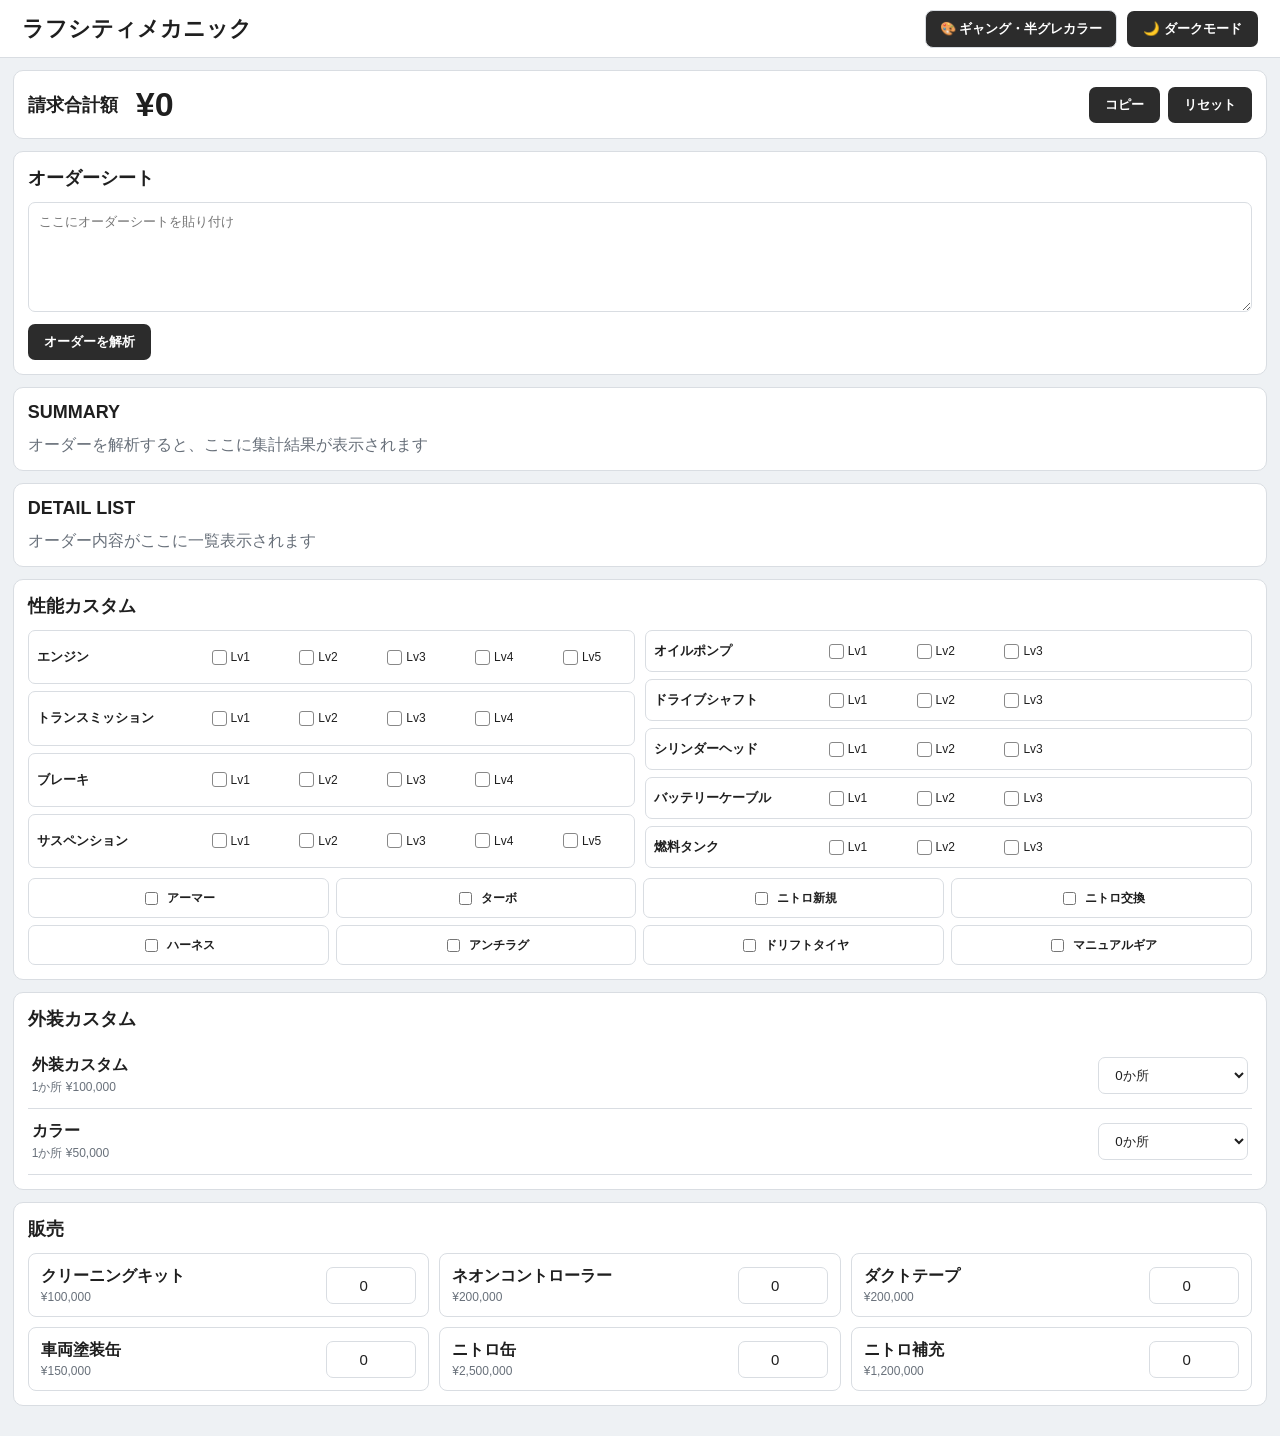
==== index.html @ 6642e050 "Add files via upload" ====
<!DOCTYPE html>
<html lang="ja">

<head>
    <meta charset="UTF-8">
    <meta name="viewport" content="width=device-width, initial-scale=1.0">

    <title>ラフシティメカニック</title>

    <link rel="stylesheet" href="style.css">
</head>

<body>

<header>

    <h1>ラフシティメカニック</h1>

    <div class="header-buttons">

        <a href="colors.html" class="nav-button">
            🎨 ギャング・半グレカラー
        </a>

        <button id="themeButton">
            🌙 ダークモード
        </button>

    </div>

</header>


<main>

    <!-- 請求合計 -->

    <section class="top-bar">

        <div class="total-area">

            <span class="total-title">
                請求合計額
            </span>

            <strong id="totalPrice">
                ¥0
            </strong>

        </div>


        <div class="top-buttons">

            <button id="copyButton">
                コピー
            </button>

            <button id="resetButton">
                リセット
            </button>

        </div>

    </section>


    <!-- オーダーシート -->

    <section class="order-input-section">

        <h2>オーダーシート</h2>

        <textarea
            id="orderInput"
            placeholder="ここにオーダーシートを貼り付け"
        ></textarea>

        <button id="analyzeButton">
            オーダーを解析
        </button>

    </section>


    <!-- メイン -->

    <div class="dashboard-layout">


        <!-- SUMMARY -->

        <section class="summary-section">

            <h2>SUMMARY</h2>

            <div id="orderSummary">

                <p class="empty-message">
                    オーダーを解析すると、ここに集計結果が表示されます
                </p>

            </div>

        </section>


        <!-- DETAIL LIST -->

        <section class="detail-section">

            <h2>DETAIL LIST</h2>

            <div id="orderResult">

                <p class="empty-message">
                    オーダー内容がここに一覧表示されます
                </p>

            </div>

        </section>


        <!-- 性能カスタム -->

        <section class="performance-section">

            <h2>性能カスタム</h2>

            <div class="performance-grid">

                <!-- 左側 -->

                <div class="performance-column">

                    <div class="performance-row">

                        <span class="part-name">
                            エンジン
                        </span>

                        <label>
                            <input type="radio" name="engine" class="price-item" data-price="500000">
                            Lv1
                        </label>

                        <label>
                            <input type="radio" name="engine" class="price-item" data-price="600000">
                            Lv2
                        </label>

                        <label>
                            <input type="radio" name="engine" class="price-item" data-price="750000">
                            Lv3
                        </label>

                        <label>
                            <input type="radio" name="engine" class="price-item" data-price="900000">
                            Lv4
                        </label>

                        <label>
                            <input type="radio" name="engine" class="price-item" data-price="1000000">
                            Lv5
                        </label>

                    </div>


                    <div class="performance-row">

                        <span class="part-name">
                            トランスミッション
                        </span>

                        <label>
                            <input type="radio" name="transmission" class="price-item" data-price="500000">
                            Lv1
                        </label>

                        <label>
                            <input type="radio" name="transmission" class="price-item" data-price="600000">
                            Lv2
                        </label>

                        <label>
                            <input type="radio" name="transmission" class="price-item" data-price="750000">
                            Lv3
                        </label>

                        <label>
                            <input type="radio" name="transmission" class="price-item" data-price="900000">
                            Lv4
                        </label>

                    </div>


                    <div class="performance-row">

                        <span class="part-name">
                            ブレーキ
                        </span>

                        <label>
                            <input type="radio" name="brake" class="price-item" data-price="500000">
                            Lv1
                        </label>

                        <label>
                            <input type="radio" name="brake" class="price-item" data-price="600000">
                            Lv2
                        </label>

                        <label>
                            <input type="radio" name="brake" class="price-item" data-price="750000">
                            Lv3
                        </label>

                        <label>
                            <input type="radio" name="brake" class="price-item" data-price="900000">
                            Lv4
                        </label>

                    </div>


                    <div class="performance-row">

                        <span class="part-name">
                            サスペンション
                        </span>

                        <label>
                            <input type="radio" name="suspension" class="price-item" data-price="500000">
                            Lv1
                        </label>

                        <label>
                            <input type="radio" name="suspension" class="price-item" data-price="600000">
                            Lv2
                        </label>

                        <label>
                            <input type="radio" name="suspension" class="price-item" data-price="750000">
                            Lv3
                        </label>

                        <label>
                            <input type="radio" name="suspension" class="price-item" data-price="900000">
                            Lv4
                        </label>

                        <label>
                            <input type="radio" name="suspension" class="price-item" data-price="1000000">
                            Lv5
                        </label>

                    </div>

                </div>


                <!-- 右側 -->

                <div class="performance-column">

                    <div class="performance-row">

                        <span class="part-name">
                            オイルポンプ
                        </span>

                        <label>
                            <input type="radio" name="oilpump" class="price-item" data-price="500000">
                            Lv1
                        </label>

                        <label>
                            <input type="radio" name="oilpump" class="price-item" data-price="600000">
                            Lv2
                        </label>

                        <label>
                            <input type="radio" name="oilpump" class="price-item" data-price="750000">
                            Lv3
                        </label>

                    </div>


                    <div class="performance-row">

                        <span class="part-name">
                            ドライブシャフト
                        </span>

                        <label>
                            <input type="radio" name="driveshaft" class="price-item" data-price="500000">
                            Lv1
                        </label>

                        <label>
                            <input type="radio" name="driveshaft" class="price-item" data-price="600000">
                            Lv2
                        </label>

                        <label>
                            <input type="radio" name="driveshaft" class="price-item" data-price="750000">
                            Lv3
                        </label>

                    </div>


                    <div class="performance-row">

                        <span class="part-name">
                            シリンダーヘッド
                        </span>

                        <label>
                            <input type="radio" name="cylinder" class="price-item" data-price="500000">
                            Lv1
                        </label>

                        <label>
                            <input type="radio" name="cylinder" class="price-item" data-price="600000">
                            Lv2
                        </label>

                        <label>
                            <input type="radio" name="cylinder" class="price-item" data-price="750000">
                            Lv3
                        </label>

                    </div>


                    <div class="performance-row">

                        <span class="part-name">
                            バッテリーケーブル
                        </span>

                        <label>
                            <input type="radio" name="battery" class="price-item" data-price="500000">
                            Lv1
                        </label>

                        <label>
                            <input type="radio" name="battery" class="price-item" data-price="600000">
                            Lv2
                        </label>

                        <label>
                            <input type="radio" name="battery" class="price-item" data-price="750000">
                            Lv3
                        </label>

                    </div>


                    <div class="performance-row">

                        <span class="part-name">
                            燃料タンク
                        </span>

                        <label>
                            <input type="radio" name="fuel" class="price-item" data-price="500000">
                            Lv1
                        </label>

                        <label>
                            <input type="radio" name="fuel" class="price-item" data-price="600000">
                            Lv2
                        </label>

                        <label>
                            <input type="radio" name="fuel" class="price-item" data-price="750000">
                            Lv3
                        </label>

                    </div>

                </div>

            </div>


            <!-- その他性能 -->

            <div class="extra-parts">

                <label>
                    <input type="checkbox" class="price-item" data-price="18000000">
                    アーマー
                </label>

                <label>
                    <input type="checkbox" class="price-item" data-price="3000000">
                    ターボ
                </label>

                <label>
                    <input type="checkbox" class="price-item" data-price="2500000">
                    ニトロ新規
                </label>

                <label>
                    <input type="checkbox" class="price-item" data-price="1200000">
                    ニトロ交換
                </label>

                <label>
                    <input type="checkbox" class="price-item" data-price="3000000">
                    ハーネス
                </label>

                <label>
                    <input type="checkbox" class="price-item" data-price="3000000">
                    アンチラグ
                </label>

                <label>
                    <input type="checkbox" class="price-item" data-price="1000000">
                    ドリフトタイヤ
                </label>

                <label>
                    <input type="checkbox" class="price-item" data-price="1000000">
                    マニュアルギア
                </label>

            </div>

        </section>


        <!-- 外装・カラー -->

        <section class="custom-section">

            <h2>外装カスタム</h2>


            <div class="custom-count-row">

                <div>

                    <strong>
                        外装カスタム
                    </strong>

                    <p>
                        1か所 ¥100,000
                    </p>

                </div>


                <select id="exteriorCount"></select>

            </div>


            <div class="custom-count-row">

                <div>

                    <strong>
                        カラー
                    </strong>

                    <p>
                        1か所 ¥50,000
                    </p>

                </div>


                <select id="colorCount"></select>

            </div>

        </section>

    </div>


    <!-- =====================================
         販売
    ====================================== -->

    <section class="sales-section">

        <h2>販売</h2>


        <div class="sales-grid">


            <div class="sales-item">

                <div class="sales-info">

                    <strong>
                        クリーニングキット
                    </strong>

                    <span>
                        ¥100,000
                    </span>

                </div>

                <input
                    type="number"
                    class="sale-quantity"
                    data-price="100000"
                    min="0"
                    step="1"
                    value="0"
                >

            </div>


            <div class="sales-item">

                <div class="sales-info">

                    <strong>
                        ネオンコントローラー
                    </strong>

                    <span>
                        ¥200,000
                    </span>

                </div>

                <input
                    type="number"
                    class="sale-quantity"
                    data-price="200000"
                    min="0"
                    step="1"
                    value="0"
                >

            </div>


            <div class="sales-item">

                <div class="sales-info">

                    <strong>
                        ダクトテープ
                    </strong>

                    <span>
                        ¥200,000
                    </span>

                </div>

                <input
                    type="number"
                    class="sale-quantity"
                    data-price="200000"
                    min="0"
                    step="1"
                    value="0"
                >

            </div>


            <div class="sales-item">

                <div class="sales-info">

                    <strong>
                        車両塗装缶
                    </strong>

                    <span>
                        ¥150,000
                    </span>

                </div>

                <input
                    type="number"
                    class="sale-quantity"
                    data-price="150000"
                    min="0"
                    step="1"
                    value="0"
                >

            </div>


            <div class="sales-item">

                <div class="sales-info">

                    <strong>
                        ニトロ缶
                    </strong>

                    <span>
                        ¥2,500,000
                    </span>

                </div>

                <input
                    type="number"
                    class="sale-quantity"
                    data-price="2500000"
                    min="0"
                    step="1"
                    value="0"
                >

            </div>


            <div class="sales-item">

                <div class="sales-info">

                    <strong>
                        ニトロ補充
                    </strong>

                    <span>
                        ¥1,200,000
                    </span>

                </div>

                <input
                    type="number"
                    class="sale-quantity"
                    data-price="1200000"
                    min="0"
                    step="1"
                    value="0"
                >

            </div>

        </div>

    </section>

</main>


<script src="script.js"></script>

</body>

</html>
---- style.css ----
* {
    box-sizing: border-box;
}


:root {
    --bg: #eef1f4;
    --card: #ffffff;
    --text: #1f1f1f;
    --subtext: #68707a;
    --border: #d9dde2;
    --button: #2c2c2c;
    --button-text: #ffffff;
    --input-bg: #ffffff;
}


body.dark {
    --bg: #111315;
    --card: #1b1e21;
    --text: #f3f3f3;
    --subtext: #aab0b8;
    --border: #34383d;
    --button: #f2f2f2;
    --button-text: #111111;
    --input-bg: #151719;
}


body {
    margin: 0;

    font-family:
        "Segoe UI",
        "Yu Gothic",
        "Meiryo",
        sans-serif;

    background: var(--bg);
    color: var(--text);
}


header {
    height: 58px;

    display: flex;
    align-items: center;
    justify-content: space-between;

    padding: 0 22px;

    background: var(--card);

    border-bottom:
        1px solid var(--border);
}


header h1 {
    margin: 0;
    font-size: 22px;
}


main {
    width: 98%;

    margin:
        12px auto
        30px;

    display: grid;
    gap: 12px;
}


section {
    background: var(--card);

    border:
        1px solid var(--border);

    border-radius: 10px;

    padding: 14px;
}


h2 {
    margin: 0 0 12px;
    font-size: 18px;
}


/* =========================
   合計
========================= */

.top-bar {
    display: flex;
    align-items: center;
    justify-content: space-between;
}


.total-area {
    display: flex;
    align-items: center;
    gap: 18px;
}


.total-title {
    font-size: 18px;
    font-weight: 700;
}


#totalPrice {
    font-size: 34px;
    font-weight: 800;
}


.top-buttons {
    display: flex;
    gap: 8px;
}


/* =========================
   ボタン
========================= */

button {
    border: none;
    border-radius: 7px;

    padding: 9px 16px;

    background: var(--button);
    color: var(--button-text);

    font-weight: 700;

    cursor: pointer;
}


button:hover {
    opacity: 0.85;
}


/* =========================
   オーダー
========================= */

textarea {
    width: 100%;
    min-height: 110px;

    padding: 10px;

    resize: vertical;

    border:
        1px solid var(--border);

    border-radius: 7px;

    background: var(--input-bg);
    color: var(--text);

    font-size: 13px;
}


#analyzeButton {
    margin-top: 8px;
}


.empty-message {
    margin: 0;
    color: var(--subtext);
}


/* =========================
   SUMMARY
========================= */

.summary-table {
    width: 100%;
    border-collapse: collapse;
}


.summary-table th,
.summary-table td {
    padding: 9px 8px;

    border-bottom:
        1px solid var(--border);

    text-align: left;
}


.summary-table th {
    font-size: 12px;
    color: var(--subtext);
}


.summary-table th:last-child,
.summary-table td:last-child {
    text-align: right;
}


.qty-badge {
    display: inline-block;

    min-width: 28px;

    padding: 2px 8px;

    border-radius: 999px;

    background: var(--text);
    color: var(--card);

    text-align: center;

    font-weight: 700;
}


/* =========================
   DETAIL LIST
========================= */

.detail-table {
    width: 100%;
    border-collapse: collapse;
}


.detail-table th,
.detail-table td {
    padding: 9px 8px;

    border-bottom:
        1px solid var(--border);

    text-align: left;
    vertical-align: top;
}


.detail-table th {
    font-size: 12px;
    color: var(--subtext);
}


.detail-table td:nth-child(1) {
    width: 22%;
    font-weight: 700;
}


.detail-table td:nth-child(2) {
    width: 26%;
    font-weight: 700;
}


.detail-table td:nth-child(3) {
    width: 52%;
    color: var(--subtext);
}


/* =========================
   性能
========================= */

.performance-grid {
    display: grid;

    grid-template-columns:
        1fr 1fr;

    gap: 10px;
}


.performance-column {
    display: grid;
    gap: 7px;
}


.performance-row {
    display: grid;

    grid-template-columns:
        150px
        repeat(
            5,
            minmax(48px, 1fr)
        );

    align-items: center;

    min-height: 42px;

    padding: 6px 8px;

    border:
        1px solid var(--border);

    border-radius: 7px;

    background: var(--input-bg);
}


.part-name {
    font-size: 13px;
    font-weight: 700;
}


.performance-row label {
    display: flex;

    align-items: center;
    justify-content: center;

    gap: 4px;

    padding: 5px;

    font-size: 12px;

    cursor: pointer;
}


.performance-row input[type="radio"] {
    appearance: none;

    width: 15px;
    height: 15px;

    margin: 0;

    border: 1px solid #888;

    border-radius: 3px;
}


.performance-row input[type="radio"]:checked {
    background: var(--text);

    box-shadow:
        inset 0 0 0 3px
        var(--input-bg);
}


.performance-row label:has(input:checked) {
    background: var(--text);
    color: var(--card);

    border-radius: 6px;

    font-weight: 700;
}


/* =========================
   その他性能
========================= */

.extra-parts {
    display: grid;

    grid-template-columns:
        repeat(4, 1fr);

    gap: 7px;

    margin-top: 10px;
}


.extra-parts label {
    display: flex;

    align-items: center;
    justify-content: center;

    gap: 6px;

    min-height: 40px;

    padding: 6px;

    border:
        1px solid var(--border);

    border-radius: 7px;

    background: var(--input-bg);

    font-size: 12px;
    font-weight: 600;

    cursor: pointer;
}


.extra-parts label:has(input:checked) {
    background: var(--text);
    color: var(--card);
}


/* =========================
   外装
========================= */

.custom-count-row {
    display: flex;

    align-items: center;
    justify-content: space-between;

    padding: 12px 4px;

    border-bottom:
        1px solid var(--border);
}


.custom-count-row p {
    margin: 3px 0 0;

    color: var(--subtext);

    font-size: 12px;
}


select {
    min-width: 150px;

    padding: 9px 12px;

    border:
        1px solid var(--border);

    border-radius: 7px;

    background: var(--input-bg);
    color: var(--text);
}


/* =========================
   販売
========================= */

.sales-section {
    width: 100%;
}


.sales-grid {
    display: grid;

    grid-template-columns:
        repeat(3, 1fr);

    gap: 10px;
}


.sales-item {
    display: flex;

    align-items: center;
    justify-content: space-between;

    gap: 12px;

    padding: 12px;

    border:
        1px solid var(--border);

    border-radius: 8px;

    background: var(--input-bg);
}


.sales-info {
    display: flex;
    flex-direction: column;

    gap: 3px;
}


.sales-info span {
    color: var(--subtext);

    font-size: 12px;
}


.sale-quantity {
    width: 90px;

    padding: 9px 8px;

    border:
        1px solid var(--border);

    border-radius: 7px;

    background: var(--input-bg);
    color: var(--text);

    text-align: center;

    font-size: 15px;
}


/* =========================
   半画面
========================= */

.dashboard-layout {
    display: flex;
    flex-direction: column;

    gap: 12px;
}


/* =========================
   全画面
========================= */

@media (min-width: 1400px) {

    .dashboard-layout {
        display: grid;

        grid-template-columns:
            minmax(0, 1fr)
            minmax(0, 1fr);

        gap: 12px;

        align-items: start;
    }


    /* 左列 */
    .summary-section {
        grid-column: 1;
        grid-row: 1;
    }


    .detail-section {
        grid-column: 1;
        grid-row: 2;

        align-self: start;
    }


    /* 右列 */
    .performance-section {
        grid-column: 2;
        grid-row: 1;
    }


    .custom-section {
        grid-column: 2;
        grid-row: 2;

        align-self: start;
    }


    /* SUMMARYを3列表示 */

    .summary-table thead {
        display: none;
    }


    .summary-table,
    .summary-table tbody {
        display: block;
        width: 100%;
    }


    .summary-table tbody {
        display: grid;

        grid-template-columns:
            repeat(3, minmax(0, 1fr));

        gap: 8px 10px;
    }


    .summary-table tr {
        display: flex;

        align-items: center;
        justify-content: space-between;

        gap: 10px;

        min-height: 42px;

        padding: 8px 10px;

        border:
            1px solid var(--border);

        border-radius: 7px;

        background: var(--input-bg);
    }


    .summary-table td {
        padding: 0;
        border: none;
    }


    .summary-table td:first-child {
        font-weight: 700;
    }


    .summary-table td:last-child {
        margin-left: auto;
    }

}


/* =========================
   半画面
========================= */

@media (max-width: 1100px) {

    .performance-grid {
        grid-template-columns: 1fr;
    }


    .extra-parts {
        grid-template-columns:
            repeat(2, 1fr);
    }


    .sales-grid {
        grid-template-columns:
            1fr 1fr;
    }

}


/* =========================
   狭い画面
========================= */

@media (max-width: 650px) {

    header {
        padding: 10px;
    }


    header h1 {
        font-size: 17px;
    }


    #totalPrice {
        font-size: 26px;
    }


    .performance-row {
        grid-template-columns:
            120px
            repeat(
                5,
                minmax(40px, 1fr)
            );
    }


    .sales-grid {
        grid-template-columns: 1fr;
    }

}/* =========================
   ヘッダーナビ
========================= */

.header-buttons {
    display: flex;
    align-items: center;
    gap: 10px;
}


.nav-button {
    display: inline-flex;
    align-items: center;
    justify-content: center;

    padding: 9px 14px;

    border: 1px solid var(--border);
    border-radius: 8px;

    background: var(--button);
    color: var(--button-text);

    font-size: 13px;
    font-weight: 700;

    text-decoration: none;

    white-space: nowrap;

    cursor: pointer;
}


.nav-button:hover {
    opacity: 0.85;
}


/* =========================
   半画面
========================= */

@media (max-width: 900px) {

    header {
        height: auto;

        display: flex;
        flex-direction: column;
        align-items: stretch;

        gap: 10px;

        padding: 12px 14px;
    }


    header h1 {
        width: 100%;

        font-size: 20px;

        white-space: nowrap;
    }


    .header-buttons {
        width: 100%;

        display: grid;
        grid-template-columns: 1fr auto;

        gap: 8px;
    }


    .nav-button {
        min-width: 0;

        padding: 9px 10px;

        font-size: 12px;
    }


    #themeButton {
        white-space: nowrap;
    }

}
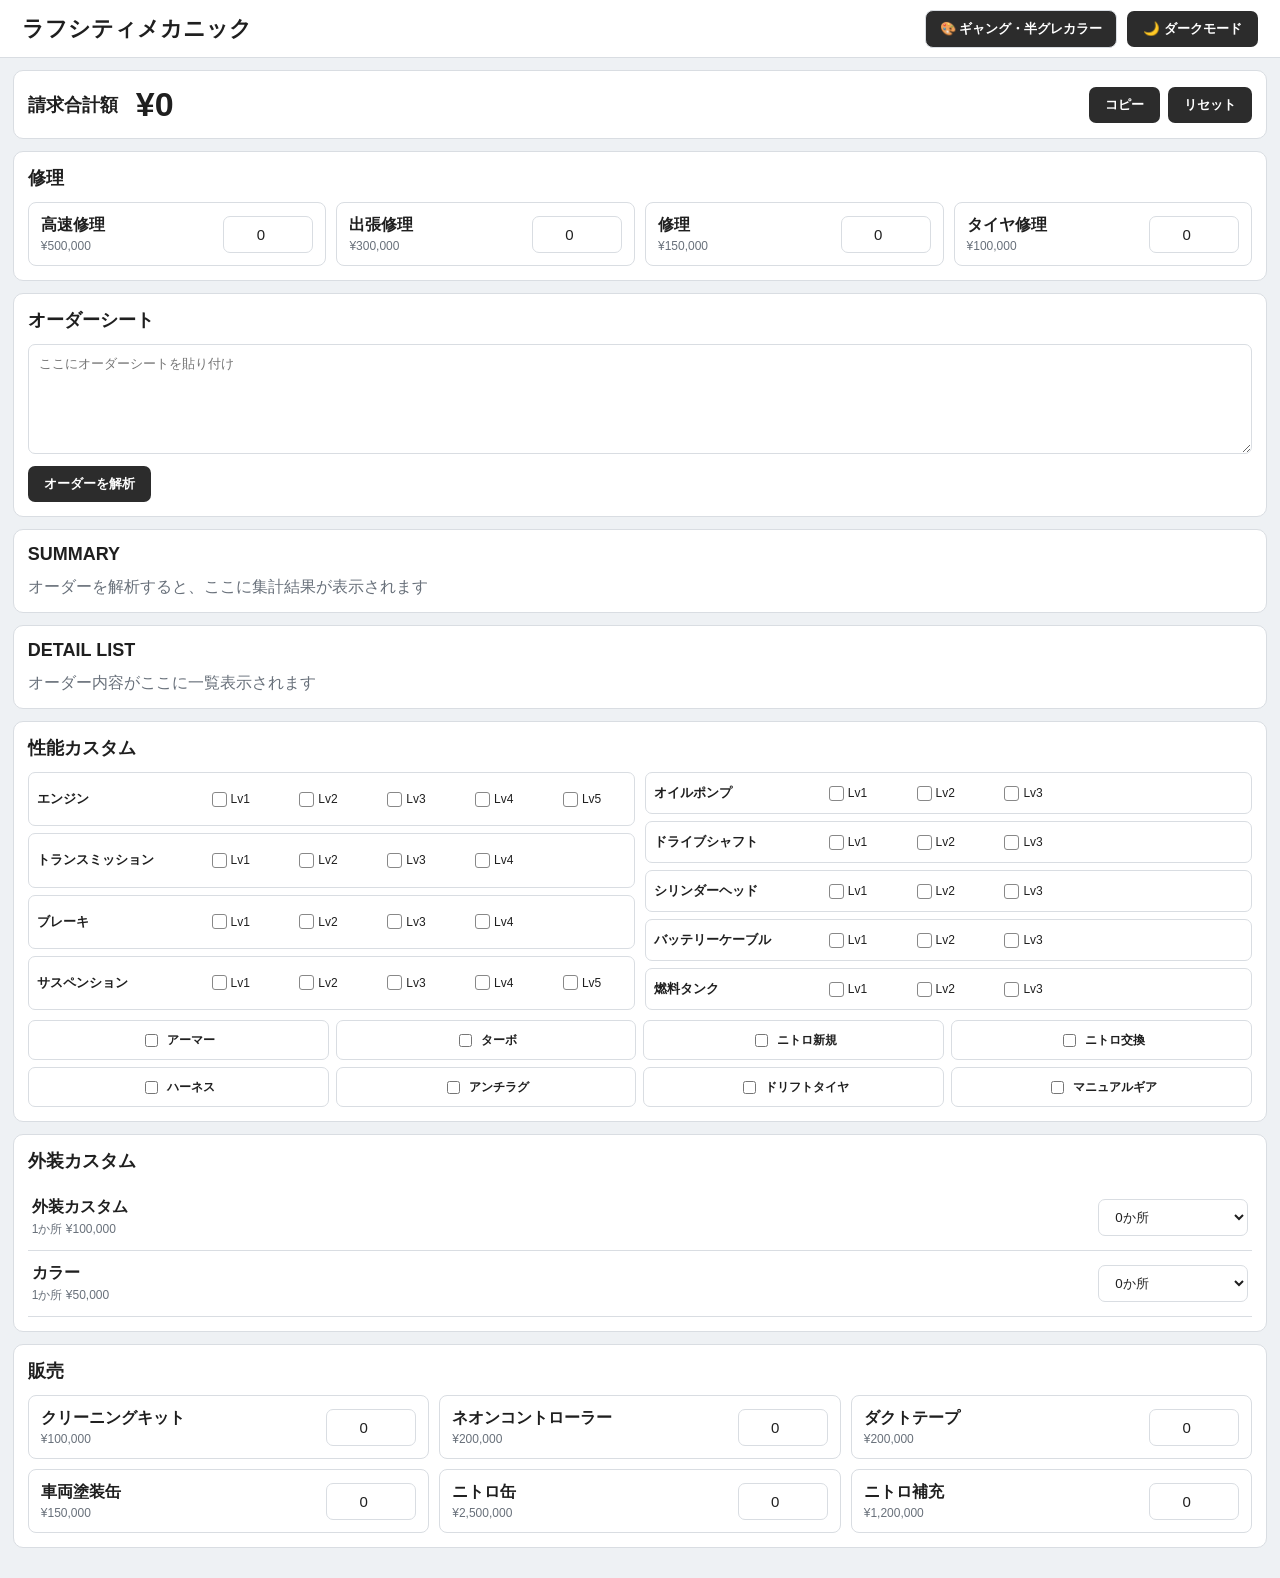
==== commit 6180a586: "Add files via upload" ====
--- a/index.html
+++ b/index.html
@@ -63,7 +63,94 @@
         </div>
 
     </section>
-
+<!-- =========================
+     修理
+========================= -->
+
+<section class="repair-section">
+
+    <h2>修理</h2>
+
+    <div class="repair-grid">
+
+        <div class="repair-item">
+
+            <div class="repair-info">
+                <strong>高速修理</strong>
+                <span>¥500,000</span>
+            </div>
+
+            <input
+                type="number"
+                class="repair-quantity"
+                data-price="500000"
+                min="0"
+                step="1"
+                value="0"
+            >
+
+        </div>
+
+
+        <div class="repair-item">
+
+            <div class="repair-info">
+                <strong>出張修理</strong>
+                <span>¥300,000</span>
+            </div>
+
+            <input
+                type="number"
+                class="repair-quantity"
+                data-price="300000"
+                min="0"
+                step="1"
+                value="0"
+            >
+
+        </div>
+
+
+        <div class="repair-item">
+
+            <div class="repair-info">
+                <strong>修理</strong>
+                <span>¥150,000</span>
+            </div>
+
+            <input
+                type="number"
+                class="repair-quantity"
+                data-price="150000"
+                min="0"
+                step="1"
+                value="0"
+            >
+
+        </div>
+
+
+        <div class="repair-item">
+
+            <div class="repair-info">
+                <strong>タイヤ修理</strong>
+                <span>¥100,000</span>
+            </div>
+
+            <input
+                type="number"
+                class="repair-quantity"
+                data-price="100000"
+                min="0"
+                step="1"
+                value="0"
+            >
+
+        </div>
+
+    </div>
+
+</section>
 
     <!-- オーダーシート -->
 
--- a/style.css
+++ b/style.css
@@ -821,4 +821,76 @@
         white-space: nowrap;
     }
 
+}/* =========================
+   修理
+========================= */
+
+.repair-grid {
+    display: grid;
+    grid-template-columns: repeat(4, 1fr);
+    gap: 10px;
+}
+
+
+.repair-item {
+    display: flex;
+    align-items: center;
+    justify-content: space-between;
+
+    gap: 12px;
+
+    padding: 12px;
+
+    border: 1px solid var(--border);
+    border-radius: 8px;
+
+    background: var(--input-bg);
+}
+
+
+.repair-info {
+    display: flex;
+    flex-direction: column;
+    gap: 3px;
+}
+
+
+.repair-info span {
+    color: var(--subtext);
+    font-size: 12px;
+}
+
+
+.repair-quantity {
+    width: 90px;
+
+    padding: 9px 8px;
+
+    border: 1px solid var(--border);
+    border-radius: 7px;
+
+    background: var(--input-bg);
+    color: var(--text);
+
+    text-align: center;
+
+    font-size: 15px;
+}
+
+
+@media (max-width: 1100px) {
+
+    .repair-grid {
+        grid-template-columns: repeat(2, 1fr);
+    }
+
+}
+
+
+@media (max-width: 650px) {
+
+    .repair-grid {
+        grid-template-columns: 1fr;
+    }
+
 }
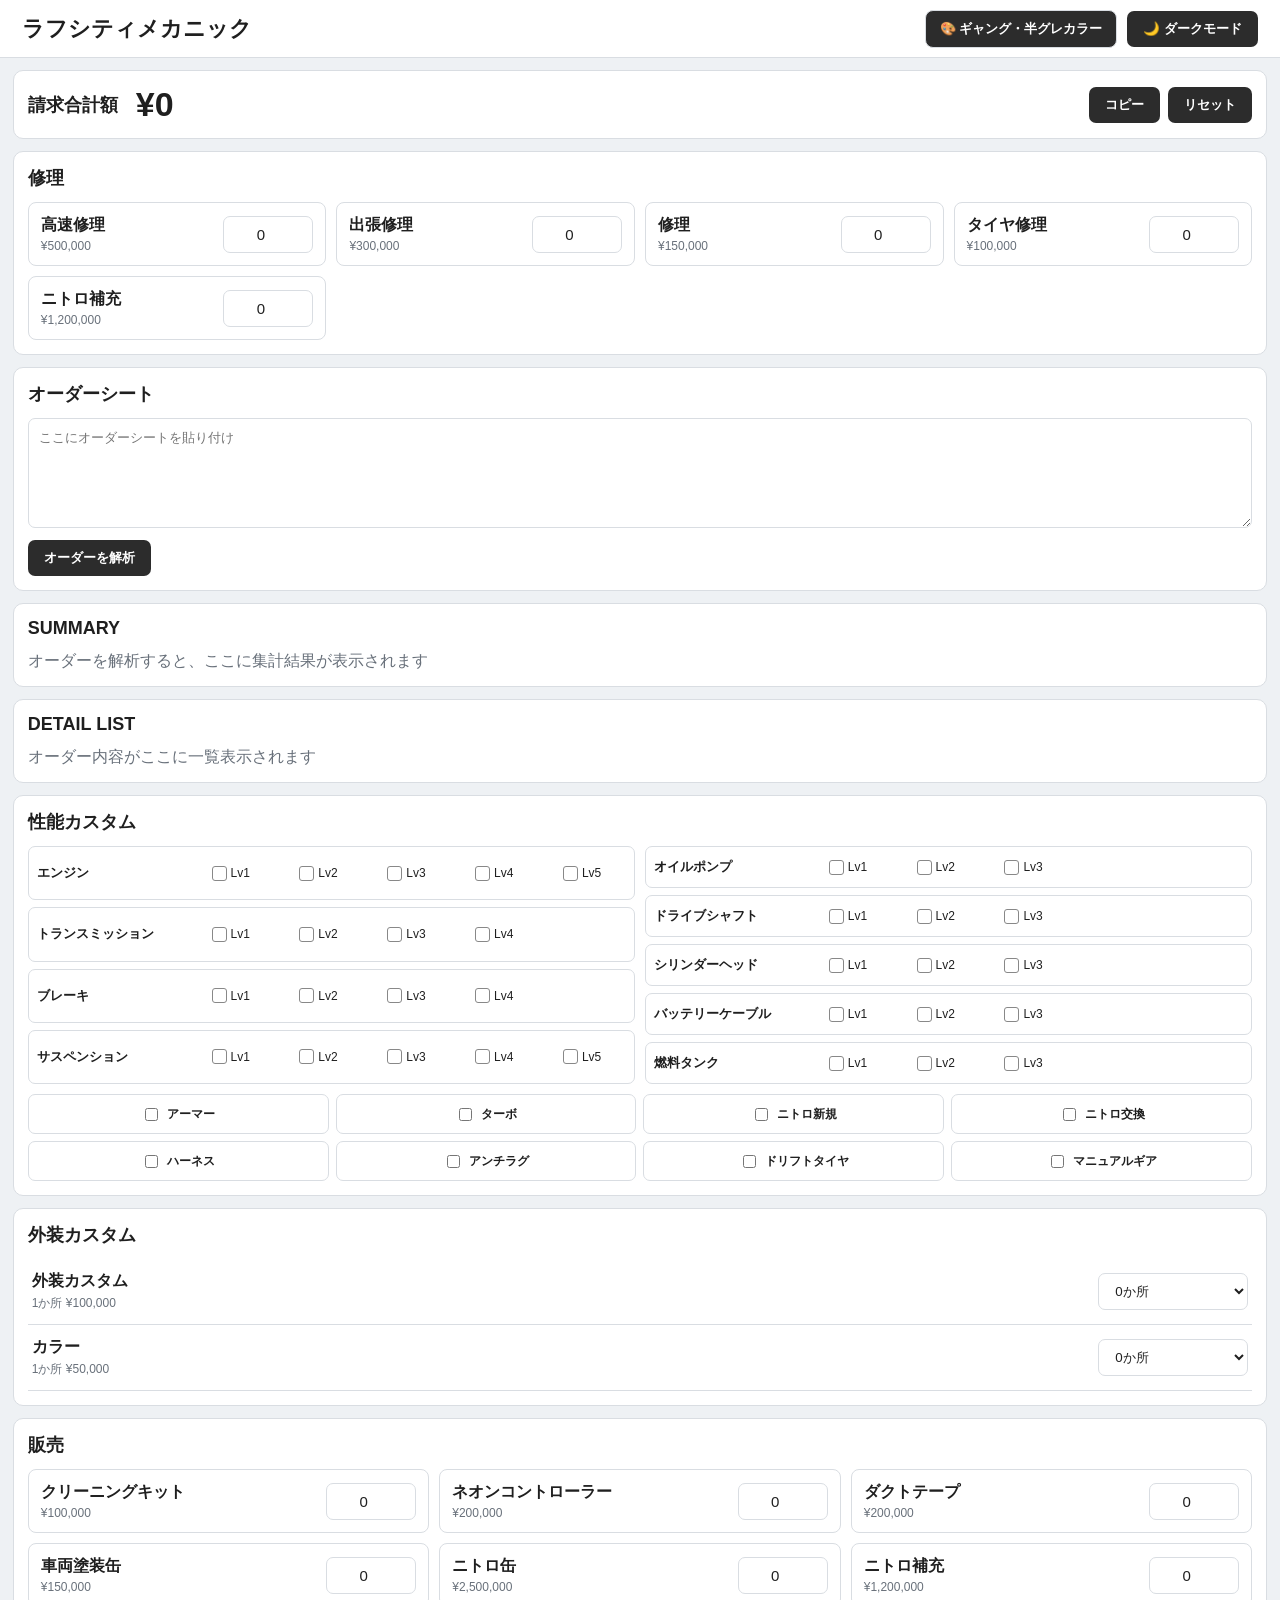
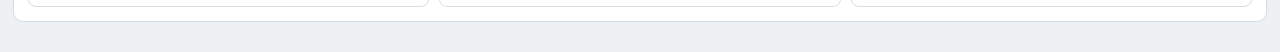
==== commit ececa723: "Add files via upload" ====
--- a/index.html
+++ b/index.html
@@ -148,6 +148,24 @@
 
         </div>
 
+<div class="repair-item">
+
+    <div class="repair-info">
+        <strong>ニトロ補充</strong>
+        <span>¥1,200,000</span>
+    </div>
+
+    <input
+        type="number"
+        class="repair-quantity"
+        data-price="1200000"
+        min="0"
+        step="1"
+        value="0"
+    >
+
+</div>
+
     </div>
 
 </section>
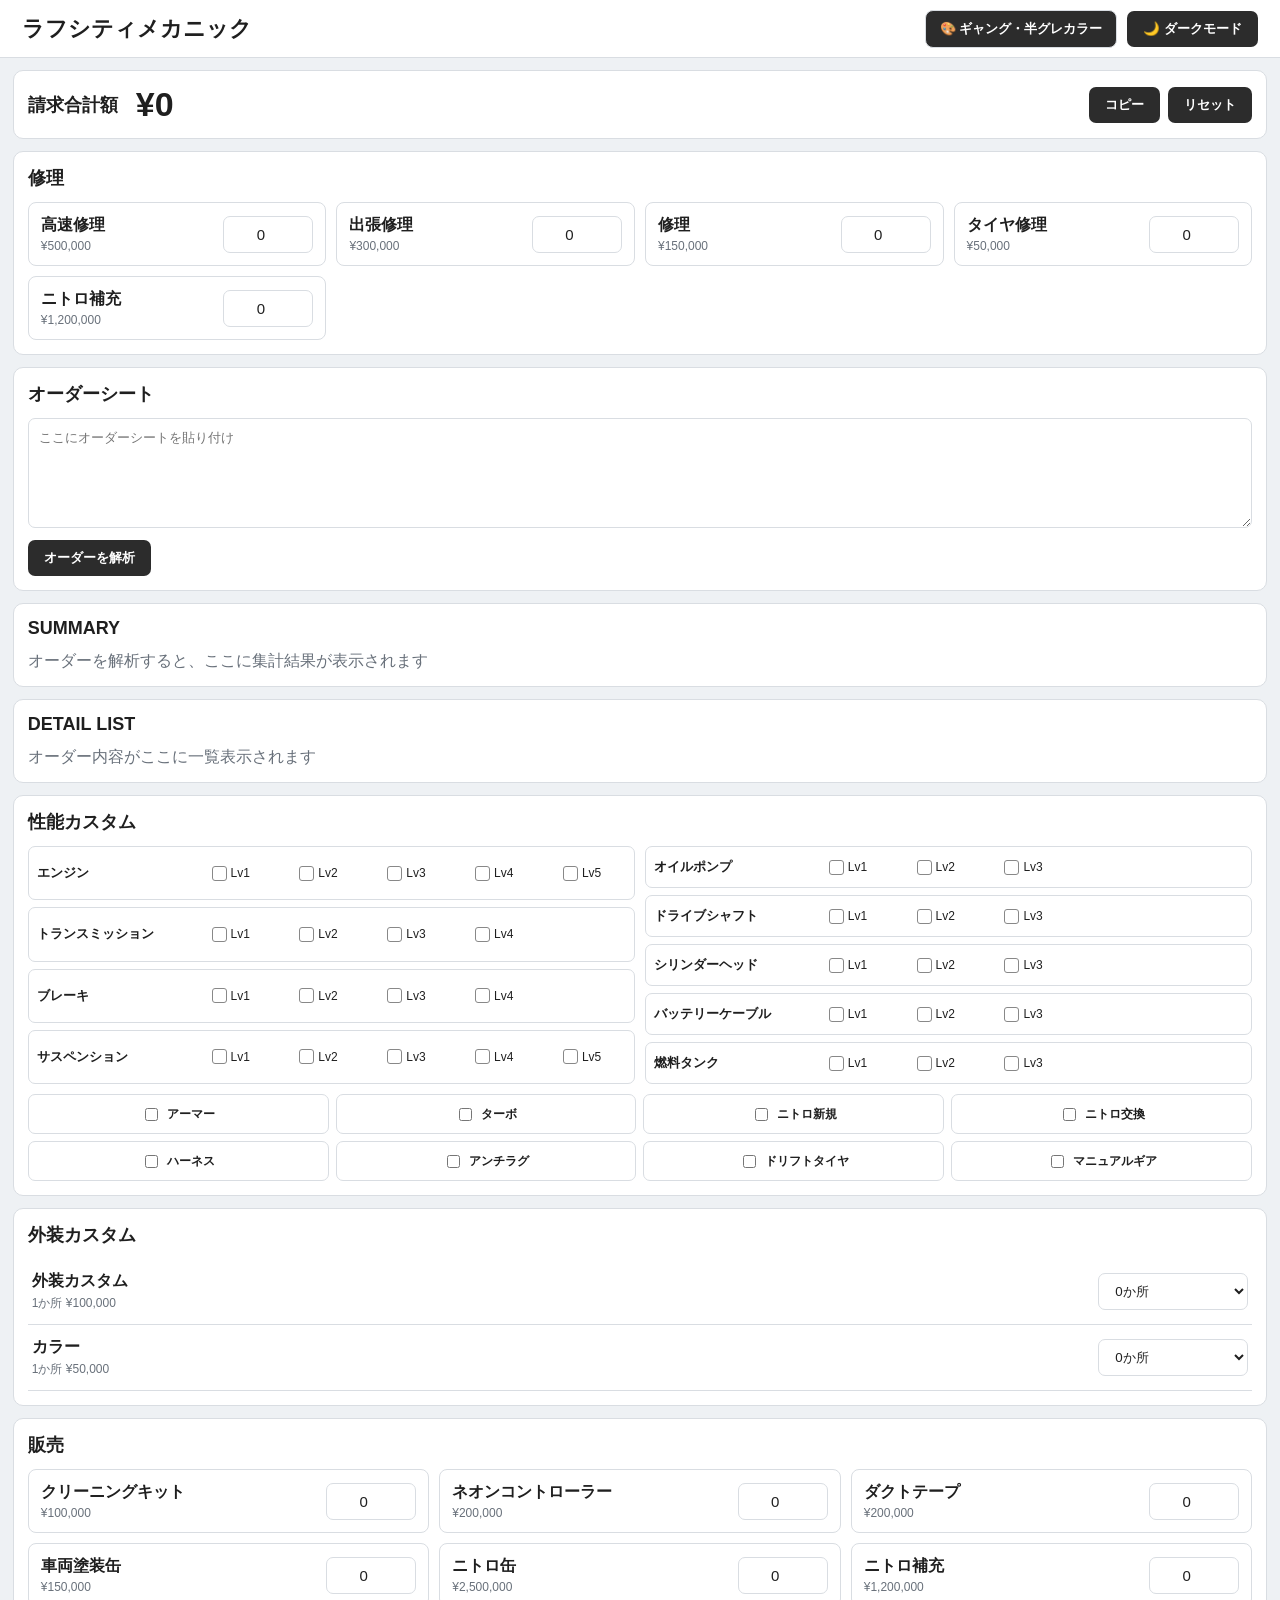
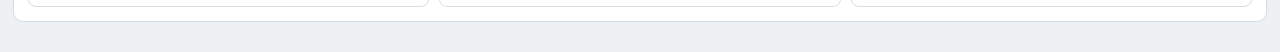
==== commit 8d908494: "Add files via upload" ====
--- a/index.html
+++ b/index.html
@@ -134,7 +134,7 @@
 
             <div class="repair-info">
                 <strong>タイヤ修理</strong>
-                <span>¥100,000</span>
+                <span>¥50,000</span>
             </div>
 
             <input
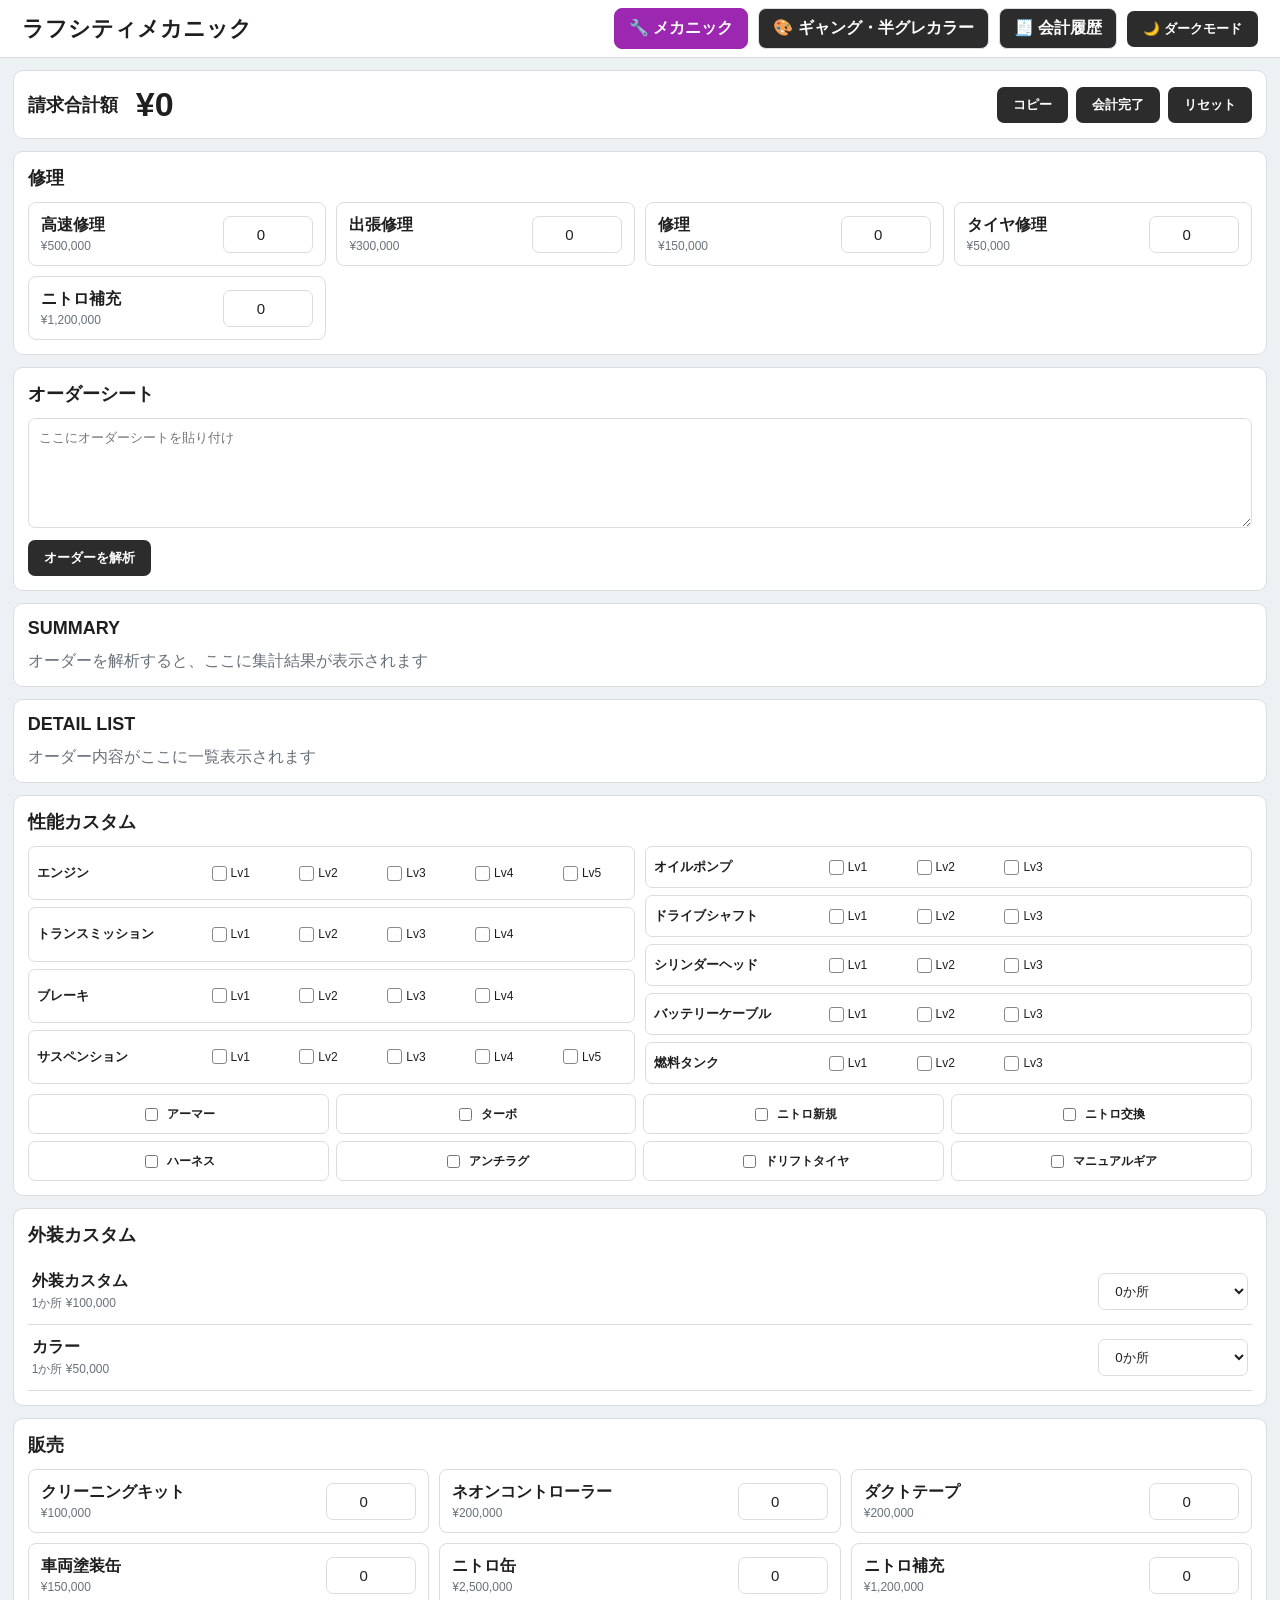
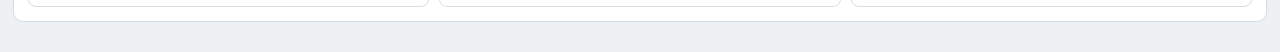
==== commit 8a43ad6b: "Add files via upload" ====
--- a/index.html
+++ b/index.html
@@ -18,9 +18,24 @@
 
     <div class="header-buttons">
 
-        <a href="colors.html" class="nav-button">
-            🎨 ギャング・半グレカラー
-        </a>
+<nav class="page-nav">
+
+    <a
+        href="index.html"
+        class="active"
+    >
+        🔧 メカニック
+    </a>
+
+    <a href="colors.html">
+        🎨 ギャング・半グレカラー
+    </a>
+
+    <a href="history.html">
+        🧾 会計履歴
+    </a>
+
+</nav>
 
         <button id="themeButton">
             🌙 ダークモード
@@ -52,17 +67,26 @@
 
         <div class="top-buttons">
 
-            <button id="copyButton">
-                コピー
-            </button>
-
-            <button id="resetButton">
-                リセット
-            </button>
+<button id="copyButton">
+    コピー
+</button>
+
+<button
+    type="button"
+    id="completePaymentButton"
+>
+    会計完了
+</button>
+
+<button id="resetButton">
+    リセット
+</button>
 
         </div>
 
     </section>
+
+
 <!-- =========================
      修理
 ========================= -->
@@ -140,7 +164,7 @@
             <input
                 type="number"
                 class="repair-quantity"
-                data-price="100000"
+                data-price="50000"
                 min="0"
                 step="1"
                 value="0"
--- a/style.css
+++ b/style.css
@@ -702,7 +702,8 @@
 @media (max-width: 650px) {
 
     header {
-        padding: 10px;
+padding: 10px 16px;
+font-size: 14px;
     }
 
 
@@ -746,7 +747,8 @@
     align-items: center;
     justify-content: center;
 
-    padding: 9px 14px;
+padding: 10px 16px;
+font-size: 14px;
 
     border: 1px solid var(--border);
     border-radius: 8px;
@@ -754,7 +756,7 @@
     background: var(--button);
     color: var(--button-text);
 
-    font-size: 13px;
+    font-size: 14px;
     font-weight: 700;
 
     text-decoration: none;
@@ -785,7 +787,8 @@
 
         gap: 10px;
 
-        padding: 12px 14px;
+padding: 10px 16px;
+font-size: 14px;
     }
 
 
@@ -811,9 +814,8 @@
     .nav-button {
         min-width: 0;
 
-        padding: 9px 10px;
-
-        font-size: 12px;
+padding: 10px 16px;
+font-size: 14px;
     }
 
 
@@ -893,4 +895,416 @@
         grid-template-columns: 1fr;
     }
 
+}
+
+/* ==========================================
+   会計履歴ページ
+========================================== */
+
+.history-page {
+    max-width: 900px;
+    margin: 0 auto;
+    padding: 20px;
+}
+
+
+.history-section {
+    background: #ffffff;
+    border: 1px solid #d8dee6;
+    border-radius: 14px;
+    padding: 20px;
+}
+
+
+.history-header {
+    display: flex;
+    align-items: center;
+    justify-content: space-between;
+    gap: 15px;
+    margin-bottom: 20px;
+}
+
+
+.history-header h2 {
+    margin: 0;
+}
+
+
+#historyList {
+    display: flex;
+    flex-direction: column;
+    gap: 10px;
+}
+
+
+.history-item {
+    display: flex;
+    align-items: center;
+    justify-content: space-between;
+    gap: 15px;
+
+    padding: 14px 16px;
+
+    background: #f5f7fa;
+    border: 1px solid #d8dee6;
+    border-radius: 10px;
+}
+
+
+.history-info {
+    display: flex;
+    flex-direction: column;
+    gap: 4px;
+}
+
+
+.history-date {
+    font-size: 14px;
+    opacity: 0.7;
+}
+
+
+.history-price {
+    font-size: 22px;
+}
+
+
+.history-item-buttons {
+    display: flex;
+    gap: 8px;
+}
+
+
+.history-copy-button,
+.history-delete-button,
+#clearHistoryButton {
+    border: none;
+    border-radius: 8px;
+
+    padding: 9px 14px;
+
+    font-weight: bold;
+    cursor: pointer;
+}
+
+
+.history-copy-button:hover,
+.history-delete-button:hover,
+#clearHistoryButton:hover {
+    opacity: 0.8;
+}
+
+
+.history-empty {
+    text-align: center;
+    opacity: 0.6;
+    padding: 30px;
+}
+
+
+.history-limit {
+    text-align: center;
+    opacity: 0.6;
+    font-size: 13px;
+    margin-top: 20px;
+}
+
+/* ==========================================
+   会計履歴 ダークモード
+========================================== */
+
+body.dark .history-section {
+    background: #1f1f1f;
+    border-color: #3a3a3a;
+}
+
+
+body.dark .history-item {
+    background: #292929;
+    border-color: #444444;
+}
+
+
+body.dark .history-date {
+    color: #bbbbbb;
+}
+
+
+body.dark .history-price {
+    color: #ffffff;
+}
+
+
+body.dark .history-limit,
+body.dark .history-empty {
+    color: #bbbbbb;
+}
+
+/* ==========================================
+   履歴ページ ヘッダー
+========================================== */
+
+.site-header {
+    width: 100%;
+    box-sizing: border-box;
+
+    display: flex;
+    align-items: center;
+    justify-content: space-between;
+
+    padding: 10px 20px;
+}
+
+
+.site-header h1 {
+    margin: 0;
+    white-space: nowrap;
+}
+
+
+.header-actions {
+    display: flex;
+    align-items: center;
+    justify-content: flex-end;
+    gap: 15px;
+
+    margin-left: auto;
+}
+
+
+.page-nav {
+    display: flex;
+    align-items: center;
+    gap: 8px;
+
+    white-space: nowrap;
+}
+
+
+.page-nav a {
+    display: inline-block;
+
+    text-decoration: none;
+    font-weight: bold;
+
+    padding: 8px 10px;
+    border-radius: 8px;
+
+    white-space: nowrap;
+}
+
+
+.page-nav a:hover {
+    background: rgba(128, 128, 128, 0.15);
+}
+
+
+#themeButton {
+    flex-shrink: 0;
+    white-space: nowrap;
+}
+
+/* ==========================================
+   履歴ページ レイアウト修正
+========================================== */
+
+.history-body {
+    display: block;
+    width: 100%;
+    min-height: 100vh;
+}
+
+
+.history-body .site-header {
+    width: 100%;
+    max-width: none;
+
+    display: flex;
+    flex-direction: row;
+    align-items: center;
+    justify-content: space-between;
+
+    box-sizing: border-box;
+}
+
+
+.history-body .header-actions {
+    display: flex;
+    flex-direction: row;
+    align-items: center;
+    gap: 12px;
+
+    margin-left: auto;
+}
+
+
+.history-body .page-nav {
+    display: flex;
+    flex-direction: row;
+    align-items: center;
+    gap: 8px;
+
+    width: auto;
+}
+
+
+.history-body .page-nav a {
+    width: auto;
+    white-space: nowrap;
+}
+
+
+.history-body .history-page {
+    width: 100%;
+    max-width: 900px;
+
+    margin: 0 auto;
+    padding: 20px;
+
+    box-sizing: border-box;
+}
+
+
+.history-body .history-section {
+    width: 100%;
+    box-sizing: border-box;
+}
+
+
+.history-body .history-item {
+    width: 100%;
+    box-sizing: border-box;
+
+    display: flex;
+    flex-direction: row;
+    align-items: center;
+    justify-content: space-between;
+}
+
+
+.history-body .history-info {
+    min-width: 0;
+}
+
+
+.history-body .history-item-buttons {
+    display: flex;
+    flex-direction: row;
+    gap: 8px;
+
+    flex-shrink: 0;
+}
+
+
+.history-body .history-copy-button,
+.history-body .history-delete-button {
+    width: auto;
+    white-space: nowrap;
+}
+
+/* ==========================================
+   ヘッダーナビ ボタン化
+========================================== */
+
+.history-body .page-nav a {
+    display: inline-flex;
+    align-items: center;
+    justify-content: center;
+
+padding: 10px 16px;
+font-size: 14px;
+
+    background: var(--button);
+    color: var(--button-text);
+
+    border-radius: 8px;
+
+    text-decoration: none;
+    font-weight: bold;
+
+    white-space: nowrap;
+    transition: opacity 0.2s;
+}
+
+
+.history-body .page-nav a:hover {
+    opacity: 0.8;
+}
+
+/* ==========================================
+   共通ページナビ
+========================================== */
+
+.page-nav {
+    display: flex;
+    align-items: center;
+    gap: 10px;
+}
+
+.page-nav a {
+    display: inline-flex;
+    align-items: center;
+    justify-content: center;
+
+    padding: 9px 14px;
+
+    background: var(--button);
+    color: var(--button-text);
+
+    border: 1px solid var(--border);
+    border-radius: 8px;
+
+    text-decoration: none;
+    font-weight: bold;
+
+    white-space: nowrap;
+}
+
+.page-nav a:hover {
+    opacity: 0.8;
+}
+
+.page-nav a.active {
+    background: #9c27b0;
+    color: #ffffff;
+    border-color: #9c27b0;
+}
+
+/* ==========================================
+   カラーページ ナビ修正
+========================================== */
+
+.header-buttons .page-nav {
+    display: flex;
+    align-items: center;
+    gap: 10px;
+}
+
+.header-buttons .page-nav a {
+    display: inline-flex;
+    align-items: center;
+    justify-content: center;
+
+    padding: 9px 14px;
+
+    background: var(--button);
+    color: var(--button-text);
+
+    border: 1px solid var(--border);
+    border-radius: 8px;
+
+    text-decoration: none;
+    font-weight: bold;
+
+    white-space: nowrap;
+}
+
+.header-buttons .page-nav a:hover {
+    opacity: 0.8;
+}
+
+.header-buttons .page-nav a.active {
+    background: #9c27b0;
+    color: #ffffff;
+    border-color: #9c27b0;
 }
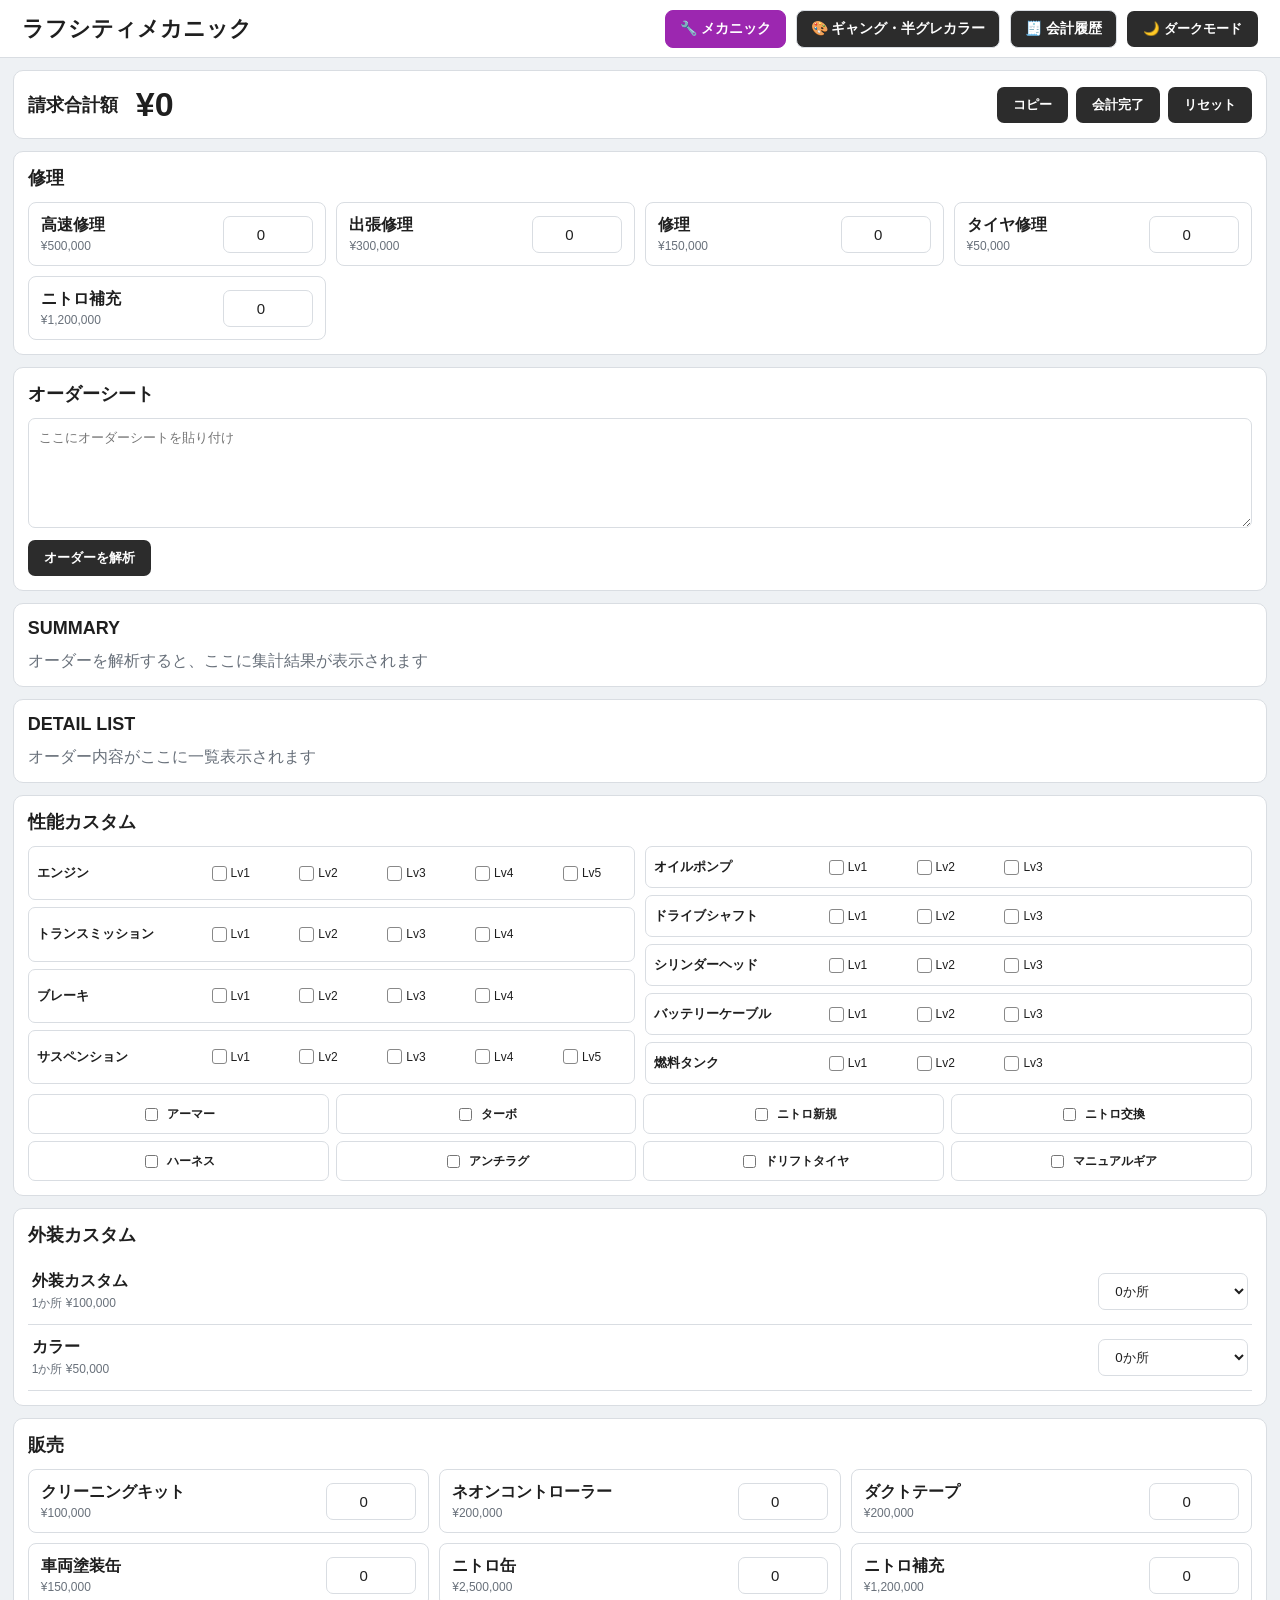
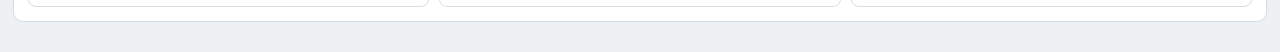
==== commit 5ab63329: "Add files via upload" ====
--- a/index.html
+++ b/index.html
@@ -1,800 +1,800 @@
-<!DOCTYPE html>
-<html lang="ja">
-
-<head>
-    <meta charset="UTF-8">
-    <meta name="viewport" content="width=device-width, initial-scale=1.0">
-
-    <title>ラフシティメカニック</title>
-
-    <link rel="stylesheet" href="style.css">
-</head>
-
-<body>
-
-<header>
-
-    <h1>ラフシティメカニック</h1>
-
-    <div class="header-buttons">
-
-<nav class="page-nav">
-
-    <a
-        href="index.html"
-        class="active"
-    >
-        🔧 メカニック
-    </a>
-
-    <a href="colors.html">
-        🎨 ギャング・半グレカラー
-    </a>
-
-    <a href="history.html">
-        🧾 会計履歴
-    </a>
-
-</nav>
-
-        <button id="themeButton">
-            🌙 ダークモード
-        </button>
-
-    </div>
-
-</header>
-
-
-<main>
-
-    <!-- 請求合計 -->
-
-    <section class="top-bar">
-
-        <div class="total-area">
-
-            <span class="total-title">
-                請求合計額
-            </span>
-
-            <strong id="totalPrice">
-                ¥0
-            </strong>
-
-        </div>
-
-
-        <div class="top-buttons">
-
-<button id="copyButton">
-    コピー
-</button>
-
-<button
-    type="button"
-    id="completePaymentButton"
->
-    会計完了
-</button>
-
-<button id="resetButton">
-    リセット
-</button>
-
-        </div>
-
-    </section>
-
-
-<!-- =========================
-     修理
-========================= -->
-
-<section class="repair-section">
-
-    <h2>修理</h2>
-
-    <div class="repair-grid">
-
-        <div class="repair-item">
-
-            <div class="repair-info">
-                <strong>高速修理</strong>
-                <span>¥500,000</span>
-            </div>
-
-            <input
-                type="number"
-                class="repair-quantity"
-                data-price="500000"
-                min="0"
-                step="1"
-                value="0"
-            >
-
-        </div>
-
-
-        <div class="repair-item">
-
-            <div class="repair-info">
-                <strong>出張修理</strong>
-                <span>¥300,000</span>
-            </div>
-
-            <input
-                type="number"
-                class="repair-quantity"
-                data-price="300000"
-                min="0"
-                step="1"
-                value="0"
-            >
-
-        </div>
-
-
-        <div class="repair-item">
-
-            <div class="repair-info">
-                <strong>修理</strong>
-                <span>¥150,000</span>
-            </div>
-
-            <input
-                type="number"
-                class="repair-quantity"
-                data-price="150000"
-                min="0"
-                step="1"
-                value="0"
-            >
-
-        </div>
-
-
-        <div class="repair-item">
-
-            <div class="repair-info">
-                <strong>タイヤ修理</strong>
-                <span>¥50,000</span>
-            </div>
-
-            <input
-                type="number"
-                class="repair-quantity"
-                data-price="50000"
-                min="0"
-                step="1"
-                value="0"
-            >
-
-        </div>
-
-<div class="repair-item">
-
-    <div class="repair-info">
-        <strong>ニトロ補充</strong>
-        <span>¥1,200,000</span>
-    </div>
-
-    <input
-        type="number"
-        class="repair-quantity"
-        data-price="1200000"
-        min="0"
-        step="1"
-        value="0"
-    >
-
-</div>
-
-    </div>
-
-</section>
-
-    <!-- オーダーシート -->
-
-    <section class="order-input-section">
-
-        <h2>オーダーシート</h2>
-
-        <textarea
-            id="orderInput"
-            placeholder="ここにオーダーシートを貼り付け"
-        ></textarea>
-
-        <button id="analyzeButton">
-            オーダーを解析
-        </button>
-
-    </section>
-
-
-    <!-- メイン -->
-
-    <div class="dashboard-layout">
-
-
-        <!-- SUMMARY -->
-
-        <section class="summary-section">
-
-            <h2>SUMMARY</h2>
-
-            <div id="orderSummary">
-
-                <p class="empty-message">
-                    オーダーを解析すると、ここに集計結果が表示されます
-                </p>
-
-            </div>
-
-        </section>
-
-
-        <!-- DETAIL LIST -->
-
-        <section class="detail-section">
-
-            <h2>DETAIL LIST</h2>
-
-            <div id="orderResult">
-
-                <p class="empty-message">
-                    オーダー内容がここに一覧表示されます
-                </p>
-
-            </div>
-
-        </section>
-
-
-        <!-- 性能カスタム -->
-
-        <section class="performance-section">
-
-            <h2>性能カスタム</h2>
-
-            <div class="performance-grid">
-
-                <!-- 左側 -->
-
-                <div class="performance-column">
-
-                    <div class="performance-row">
-
-                        <span class="part-name">
-                            エンジン
-                        </span>
-
-                        <label>
-                            <input type="radio" name="engine" class="price-item" data-price="500000">
-                            Lv1
-                        </label>
-
-                        <label>
-                            <input type="radio" name="engine" class="price-item" data-price="600000">
-                            Lv2
-                        </label>
-
-                        <label>
-                            <input type="radio" name="engine" class="price-item" data-price="750000">
-                            Lv3
-                        </label>
-
-                        <label>
-                            <input type="radio" name="engine" class="price-item" data-price="900000">
-                            Lv4
-                        </label>
-
-                        <label>
-                            <input type="radio" name="engine" class="price-item" data-price="1000000">
-                            Lv5
-                        </label>
-
-                    </div>
-
-
-                    <div class="performance-row">
-
-                        <span class="part-name">
-                            トランスミッション
-                        </span>
-
-                        <label>
-                            <input type="radio" name="transmission" class="price-item" data-price="500000">
-                            Lv1
-                        </label>
-
-                        <label>
-                            <input type="radio" name="transmission" class="price-item" data-price="600000">
-                            Lv2
-                        </label>
-
-                        <label>
-                            <input type="radio" name="transmission" class="price-item" data-price="750000">
-                            Lv3
-                        </label>
-
-                        <label>
-                            <input type="radio" name="transmission" class="price-item" data-price="900000">
-                            Lv4
-                        </label>
-
-                    </div>
-
-
-                    <div class="performance-row">
-
-                        <span class="part-name">
-                            ブレーキ
-                        </span>
-
-                        <label>
-                            <input type="radio" name="brake" class="price-item" data-price="500000">
-                            Lv1
-                        </label>
-
-                        <label>
-                            <input type="radio" name="brake" class="price-item" data-price="600000">
-                            Lv2
-                        </label>
-
-                        <label>
-                            <input type="radio" name="brake" class="price-item" data-price="750000">
-                            Lv3
-                        </label>
-
-                        <label>
-                            <input type="radio" name="brake" class="price-item" data-price="900000">
-                            Lv4
-                        </label>
-
-                    </div>
-
-
-                    <div class="performance-row">
-
-                        <span class="part-name">
-                            サスペンション
-                        </span>
-
-                        <label>
-                            <input type="radio" name="suspension" class="price-item" data-price="500000">
-                            Lv1
-                        </label>
-
-                        <label>
-                            <input type="radio" name="suspension" class="price-item" data-price="600000">
-                            Lv2
-                        </label>
-
-                        <label>
-                            <input type="radio" name="suspension" class="price-item" data-price="750000">
-                            Lv3
-                        </label>
-
-                        <label>
-                            <input type="radio" name="suspension" class="price-item" data-price="900000">
-                            Lv4
-                        </label>
-
-                        <label>
-                            <input type="radio" name="suspension" class="price-item" data-price="1000000">
-                            Lv5
-                        </label>
-
-                    </div>
-
-                </div>
-
-
-                <!-- 右側 -->
-
-                <div class="performance-column">
-
-                    <div class="performance-row">
-
-                        <span class="part-name">
-                            オイルポンプ
-                        </span>
-
-                        <label>
-                            <input type="radio" name="oilpump" class="price-item" data-price="500000">
-                            Lv1
-                        </label>
-
-                        <label>
-                            <input type="radio" name="oilpump" class="price-item" data-price="600000">
-                            Lv2
-                        </label>
-
-                        <label>
-                            <input type="radio" name="oilpump" class="price-item" data-price="750000">
-                            Lv3
-                        </label>
-
-                    </div>
-
-
-                    <div class="performance-row">
-
-                        <span class="part-name">
-                            ドライブシャフト
-                        </span>
-
-                        <label>
-                            <input type="radio" name="driveshaft" class="price-item" data-price="500000">
-                            Lv1
-                        </label>
-
-                        <label>
-                            <input type="radio" name="driveshaft" class="price-item" data-price="600000">
-                            Lv2
-                        </label>
-
-                        <label>
-                            <input type="radio" name="driveshaft" class="price-item" data-price="750000">
-                            Lv3
-                        </label>
-
-                    </div>
-
-
-                    <div class="performance-row">
-
-                        <span class="part-name">
-                            シリンダーヘッド
-                        </span>
-
-                        <label>
-                            <input type="radio" name="cylinder" class="price-item" data-price="500000">
-                            Lv1
-                        </label>
-
-                        <label>
-                            <input type="radio" name="cylinder" class="price-item" data-price="600000">
-                            Lv2
-                        </label>
-
-                        <label>
-                            <input type="radio" name="cylinder" class="price-item" data-price="750000">
-                            Lv3
-                        </label>
-
-                    </div>
-
-
-                    <div class="performance-row">
-
-                        <span class="part-name">
-                            バッテリーケーブル
-                        </span>
-
-                        <label>
-                            <input type="radio" name="battery" class="price-item" data-price="500000">
-                            Lv1
-                        </label>
-
-                        <label>
-                            <input type="radio" name="battery" class="price-item" data-price="600000">
-                            Lv2
-                        </label>
-
-                        <label>
-                            <input type="radio" name="battery" class="price-item" data-price="750000">
-                            Lv3
-                        </label>
-
-                    </div>
-
-
-                    <div class="performance-row">
-
-                        <span class="part-name">
-                            燃料タンク
-                        </span>
-
-                        <label>
-                            <input type="radio" name="fuel" class="price-item" data-price="500000">
-                            Lv1
-                        </label>
-
-                        <label>
-                            <input type="radio" name="fuel" class="price-item" data-price="600000">
-                            Lv2
-                        </label>
-
-                        <label>
-                            <input type="radio" name="fuel" class="price-item" data-price="750000">
-                            Lv3
-                        </label>
-
-                    </div>
-
-                </div>
-
-            </div>
-
-
-            <!-- その他性能 -->
-
-            <div class="extra-parts">
-
-                <label>
-                    <input type="checkbox" class="price-item" data-price="18000000">
-                    アーマー
-                </label>
-
-                <label>
-                    <input type="checkbox" class="price-item" data-price="3000000">
-                    ターボ
-                </label>
-
-                <label>
-                    <input type="checkbox" class="price-item" data-price="2500000">
-                    ニトロ新規
-                </label>
-
-                <label>
-                    <input type="checkbox" class="price-item" data-price="1200000">
-                    ニトロ交換
-                </label>
-
-                <label>
-                    <input type="checkbox" class="price-item" data-price="3000000">
-                    ハーネス
-                </label>
-
-                <label>
-                    <input type="checkbox" class="price-item" data-price="3000000">
-                    アンチラグ
-                </label>
-
-                <label>
-                    <input type="checkbox" class="price-item" data-price="1000000">
-                    ドリフトタイヤ
-                </label>
-
-                <label>
-                    <input type="checkbox" class="price-item" data-price="1000000">
-                    マニュアルギア
-                </label>
-
-            </div>
-
-        </section>
-
-
-        <!-- 外装・カラー -->
-
-        <section class="custom-section">
-
-            <h2>外装カスタム</h2>
-
-
-            <div class="custom-count-row">
-
-                <div>
-
-                    <strong>
-                        外装カスタム
-                    </strong>
-
-                    <p>
-                        1か所 ¥100,000
-                    </p>
-
-                </div>
-
-
-                <select id="exteriorCount"></select>
-
-            </div>
-
-
-            <div class="custom-count-row">
-
-                <div>
-
-                    <strong>
-                        カラー
-                    </strong>
-
-                    <p>
-                        1か所 ¥50,000
-                    </p>
-
-                </div>
-
-
-                <select id="colorCount"></select>
-
-            </div>
-
-        </section>
-
-    </div>
-
-
-    <!-- =====================================
-         販売
-    ====================================== -->
-
-    <section class="sales-section">
-
-        <h2>販売</h2>
-
-
-        <div class="sales-grid">
-
-
-            <div class="sales-item">
-
-                <div class="sales-info">
-
-                    <strong>
-                        クリーニングキット
-                    </strong>
-
-                    <span>
-                        ¥100,000
-                    </span>
-
-                </div>
-
-                <input
-                    type="number"
-                    class="sale-quantity"
-                    data-price="100000"
-                    min="0"
-                    step="1"
-                    value="0"
-                >
-
-            </div>
-
-
-            <div class="sales-item">
-
-                <div class="sales-info">
-
-                    <strong>
-                        ネオンコントローラー
-                    </strong>
-
-                    <span>
-                        ¥200,000
-                    </span>
-
-                </div>
-
-                <input
-                    type="number"
-                    class="sale-quantity"
-                    data-price="200000"
-                    min="0"
-                    step="1"
-                    value="0"
-                >
-
-            </div>
-
-
-            <div class="sales-item">
-
-                <div class="sales-info">
-
-                    <strong>
-                        ダクトテープ
-                    </strong>
-
-                    <span>
-                        ¥200,000
-                    </span>
-
-                </div>
-
-                <input
-                    type="number"
-                    class="sale-quantity"
-                    data-price="200000"
-                    min="0"
-                    step="1"
-                    value="0"
-                >
-
-            </div>
-
-
-            <div class="sales-item">
-
-                <div class="sales-info">
-
-                    <strong>
-                        車両塗装缶
-                    </strong>
-
-                    <span>
-                        ¥150,000
-                    </span>
-
-                </div>
-
-                <input
-                    type="number"
-                    class="sale-quantity"
-                    data-price="150000"
-                    min="0"
-                    step="1"
-                    value="0"
-                >
-
-            </div>
-
-
-            <div class="sales-item">
-
-                <div class="sales-info">
-
-                    <strong>
-                        ニトロ缶
-                    </strong>
-
-                    <span>
-                        ¥2,500,000
-                    </span>
-
-                </div>
-
-                <input
-                    type="number"
-                    class="sale-quantity"
-                    data-price="2500000"
-                    min="0"
-                    step="1"
-                    value="0"
-                >
-
-            </div>
-
-
-            <div class="sales-item">
-
-                <div class="sales-info">
-
-                    <strong>
-                        ニトロ補充
-                    </strong>
-
-                    <span>
-                        ¥1,200,000
-                    </span>
-
-                </div>
-
-                <input
-                    type="number"
-                    class="sale-quantity"
-                    data-price="1200000"
-                    min="0"
-                    step="1"
-                    value="0"
-                >
-
-            </div>
-
-        </div>
-
-    </section>
-
-</main>
-
-
-<script src="script.js"></script>
-
-</body>
-
+<!DOCTYPE html>
+<html lang="ja">
+
+<head>
+    <meta charset="UTF-8">
+    <meta name="viewport" content="width=device-width, initial-scale=1.0">
+
+    <title>ラフシティメカニック</title>
+
+    <link rel="stylesheet" href="style.css">
+</head>
+
+<body>
+
+<header>
+
+    <h1>ラフシティメカニック</h1>
+
+    <div class="header-buttons">
+
+<nav class="page-nav">
+
+    <a
+        href="index.html"
+        class="nav-button active"
+    >
+        🔧 メカニック
+    </a>
+
+    <a href="colors.html" class="nav-button">
+        🎨 ギャング・半グレカラー
+    </a>
+
+    <a href="history.html" class="nav-button">
+        🧾 会計履歴
+    </a>
+
+</nav>
+
+        <button id="themeButton">
+            🌙 ダークモード
+        </button>
+
+    </div>
+
+</header>
+
+
+<main>
+
+    <!-- 請求合計 -->
+
+    <section class="top-bar">
+
+        <div class="total-area">
+
+            <span class="total-title">
+                請求合計額
+            </span>
+
+            <strong id="totalPrice">
+                ¥0
+            </strong>
+
+        </div>
+
+
+        <div class="top-buttons">
+
+<button id="copyButton">
+    コピー
+</button>
+
+<button
+    type="button"
+    id="completePaymentButton"
+>
+    会計完了
+</button>
+
+<button id="resetButton">
+    リセット
+</button>
+
+        </div>
+
+    </section>
+
+
+<!-- =========================
+     修理
+========================= -->
+
+<section class="repair-section">
+
+    <h2>修理</h2>
+
+    <div class="repair-grid">
+
+        <div class="repair-item">
+
+            <div class="repair-info">
+                <strong>高速修理</strong>
+                <span>¥500,000</span>
+            </div>
+
+            <input
+                type="number"
+                class="repair-quantity"
+                data-price="500000"
+                min="0"
+                step="1"
+                value="0"
+            >
+
+        </div>
+
+
+        <div class="repair-item">
+
+            <div class="repair-info">
+                <strong>出張修理</strong>
+                <span>¥300,000</span>
+            </div>
+
+            <input
+                type="number"
+                class="repair-quantity"
+                data-price="300000"
+                min="0"
+                step="1"
+                value="0"
+            >
+
+        </div>
+
+
+        <div class="repair-item">
+
+            <div class="repair-info">
+                <strong>修理</strong>
+                <span>¥150,000</span>
+            </div>
+
+            <input
+                type="number"
+                class="repair-quantity"
+                data-price="150000"
+                min="0"
+                step="1"
+                value="0"
+            >
+
+        </div>
+
+
+        <div class="repair-item">
+
+            <div class="repair-info">
+                <strong>タイヤ修理</strong>
+                <span>¥50,000</span>
+            </div>
+
+            <input
+                type="number"
+                class="repair-quantity"
+                data-price="50000"
+                min="0"
+                step="1"
+                value="0"
+            >
+
+        </div>
+
+<div class="repair-item">
+
+    <div class="repair-info">
+        <strong>ニトロ補充</strong>
+        <span>¥1,200,000</span>
+    </div>
+
+    <input
+        type="number"
+        class="repair-quantity"
+        data-price="1200000"
+        min="0"
+        step="1"
+        value="0"
+    >
+
+</div>
+
+    </div>
+
+</section>
+
+    <!-- オーダーシート -->
+
+    <section class="order-input-section">
+
+        <h2>オーダーシート</h2>
+
+        <textarea
+            id="orderInput"
+            placeholder="ここにオーダーシートを貼り付け"
+        ></textarea>
+
+        <button id="analyzeButton">
+            オーダーを解析
+        </button>
+
+    </section>
+
+
+    <!-- メイン -->
+
+    <div class="dashboard-layout">
+
+
+        <!-- SUMMARY -->
+
+        <section class="summary-section">
+
+            <h2>SUMMARY</h2>
+
+            <div id="orderSummary">
+
+                <p class="empty-message">
+                    オーダーを解析すると、ここに集計結果が表示されます
+                </p>
+
+            </div>
+
+        </section>
+
+
+        <!-- DETAIL LIST -->
+
+        <section class="detail-section">
+
+            <h2>DETAIL LIST</h2>
+
+            <div id="orderResult">
+
+                <p class="empty-message">
+                    オーダー内容がここに一覧表示されます
+                </p>
+
+            </div>
+
+        </section>
+
+
+        <!-- 性能カスタム -->
+
+        <section class="performance-section">
+
+            <h2>性能カスタム</h2>
+
+            <div class="performance-grid">
+
+                <!-- 左側 -->
+
+                <div class="performance-column">
+
+                    <div class="performance-row">
+
+                        <span class="part-name">
+                            エンジン
+                        </span>
+
+                        <label>
+                            <input type="radio" name="engine" class="price-item" data-price="500000">
+                            Lv1
+                        </label>
+
+                        <label>
+                            <input type="radio" name="engine" class="price-item" data-price="600000">
+                            Lv2
+                        </label>
+
+                        <label>
+                            <input type="radio" name="engine" class="price-item" data-price="750000">
+                            Lv3
+                        </label>
+
+                        <label>
+                            <input type="radio" name="engine" class="price-item" data-price="900000">
+                            Lv4
+                        </label>
+
+                        <label>
+                            <input type="radio" name="engine" class="price-item" data-price="1000000">
+                            Lv5
+                        </label>
+
+                    </div>
+
+
+                    <div class="performance-row">
+
+                        <span class="part-name">
+                            トランスミッション
+                        </span>
+
+                        <label>
+                            <input type="radio" name="transmission" class="price-item" data-price="500000">
+                            Lv1
+                        </label>
+
+                        <label>
+                            <input type="radio" name="transmission" class="price-item" data-price="600000">
+                            Lv2
+                        </label>
+
+                        <label>
+                            <input type="radio" name="transmission" class="price-item" data-price="750000">
+                            Lv3
+                        </label>
+
+                        <label>
+                            <input type="radio" name="transmission" class="price-item" data-price="900000">
+                            Lv4
+                        </label>
+
+                    </div>
+
+
+                    <div class="performance-row">
+
+                        <span class="part-name">
+                            ブレーキ
+                        </span>
+
+                        <label>
+                            <input type="radio" name="brake" class="price-item" data-price="500000">
+                            Lv1
+                        </label>
+
+                        <label>
+                            <input type="radio" name="brake" class="price-item" data-price="600000">
+                            Lv2
+                        </label>
+
+                        <label>
+                            <input type="radio" name="brake" class="price-item" data-price="750000">
+                            Lv3
+                        </label>
+
+                        <label>
+                            <input type="radio" name="brake" class="price-item" data-price="900000">
+                            Lv4
+                        </label>
+
+                    </div>
+
+
+                    <div class="performance-row">
+
+                        <span class="part-name">
+                            サスペンション
+                        </span>
+
+                        <label>
+                            <input type="radio" name="suspension" class="price-item" data-price="500000">
+                            Lv1
+                        </label>
+
+                        <label>
+                            <input type="radio" name="suspension" class="price-item" data-price="600000">
+                            Lv2
+                        </label>
+
+                        <label>
+                            <input type="radio" name="suspension" class="price-item" data-price="750000">
+                            Lv3
+                        </label>
+
+                        <label>
+                            <input type="radio" name="suspension" class="price-item" data-price="900000">
+                            Lv4
+                        </label>
+
+                        <label>
+                            <input type="radio" name="suspension" class="price-item" data-price="1000000">
+                            Lv5
+                        </label>
+
+                    </div>
+
+                </div>
+
+
+                <!-- 右側 -->
+
+                <div class="performance-column">
+
+                    <div class="performance-row">
+
+                        <span class="part-name">
+                            オイルポンプ
+                        </span>
+
+                        <label>
+                            <input type="radio" name="oilpump" class="price-item" data-price="500000">
+                            Lv1
+                        </label>
+
+                        <label>
+                            <input type="radio" name="oilpump" class="price-item" data-price="600000">
+                            Lv2
+                        </label>
+
+                        <label>
+                            <input type="radio" name="oilpump" class="price-item" data-price="750000">
+                            Lv3
+                        </label>
+
+                    </div>
+
+
+                    <div class="performance-row">
+
+                        <span class="part-name">
+                            ドライブシャフト
+                        </span>
+
+                        <label>
+                            <input type="radio" name="driveshaft" class="price-item" data-price="500000">
+                            Lv1
+                        </label>
+
+                        <label>
+                            <input type="radio" name="driveshaft" class="price-item" data-price="600000">
+                            Lv2
+                        </label>
+
+                        <label>
+                            <input type="radio" name="driveshaft" class="price-item" data-price="750000">
+                            Lv3
+                        </label>
+
+                    </div>
+
+
+                    <div class="performance-row">
+
+                        <span class="part-name">
+                            シリンダーヘッド
+                        </span>
+
+                        <label>
+                            <input type="radio" name="cylinder" class="price-item" data-price="500000">
+                            Lv1
+                        </label>
+
+                        <label>
+                            <input type="radio" name="cylinder" class="price-item" data-price="600000">
+                            Lv2
+                        </label>
+
+                        <label>
+                            <input type="radio" name="cylinder" class="price-item" data-price="750000">
+                            Lv3
+                        </label>
+
+                    </div>
+
+
+                    <div class="performance-row">
+
+                        <span class="part-name">
+                            バッテリーケーブル
+                        </span>
+
+                        <label>
+                            <input type="radio" name="battery" class="price-item" data-price="500000">
+                            Lv1
+                        </label>
+
+                        <label>
+                            <input type="radio" name="battery" class="price-item" data-price="600000">
+                            Lv2
+                        </label>
+
+                        <label>
+                            <input type="radio" name="battery" class="price-item" data-price="750000">
+                            Lv3
+                        </label>
+
+                    </div>
+
+
+                    <div class="performance-row">
+
+                        <span class="part-name">
+                            燃料タンク
+                        </span>
+
+                        <label>
+                            <input type="radio" name="fuel" class="price-item" data-price="500000">
+                            Lv1
+                        </label>
+
+                        <label>
+                            <input type="radio" name="fuel" class="price-item" data-price="600000">
+                            Lv2
+                        </label>
+
+                        <label>
+                            <input type="radio" name="fuel" class="price-item" data-price="750000">
+                            Lv3
+                        </label>
+
+                    </div>
+
+                </div>
+
+            </div>
+
+
+            <!-- その他性能 -->
+
+            <div class="extra-parts">
+
+                <label>
+                    <input type="checkbox" class="price-item" data-price="18000000">
+                    アーマー
+                </label>
+
+                <label>
+                    <input type="checkbox" class="price-item" data-price="3000000">
+                    ターボ
+                </label>
+
+                <label>
+                    <input type="checkbox" class="price-item" data-price="2500000">
+                    ニトロ新規
+                </label>
+
+                <label>
+                    <input type="checkbox" class="price-item" data-price="1200000">
+                    ニトロ交換
+                </label>
+
+                <label>
+                    <input type="checkbox" class="price-item" data-price="3000000">
+                    ハーネス
+                </label>
+
+                <label>
+                    <input type="checkbox" class="price-item" data-price="3000000">
+                    アンチラグ
+                </label>
+
+                <label>
+                    <input type="checkbox" class="price-item" data-price="1000000">
+                    ドリフトタイヤ
+                </label>
+
+                <label>
+                    <input type="checkbox" class="price-item" data-price="1000000">
+                    マニュアルギア
+                </label>
+
+            </div>
+
+        </section>
+
+
+        <!-- 外装・カラー -->
+
+        <section class="custom-section">
+
+            <h2>外装カスタム</h2>
+
+
+            <div class="custom-count-row">
+
+                <div>
+
+                    <strong>
+                        外装カスタム
+                    </strong>
+
+                    <p>
+                        1か所 ¥100,000
+                    </p>
+
+                </div>
+
+
+                <select id="exteriorCount"></select>
+
+            </div>
+
+
+            <div class="custom-count-row">
+
+                <div>
+
+                    <strong>
+                        カラー
+                    </strong>
+
+                    <p>
+                        1か所 ¥50,000
+                    </p>
+
+                </div>
+
+
+                <select id="colorCount"></select>
+
+            </div>
+
+        </section>
+
+    </div>
+
+
+    <!-- =====================================
+         販売
+    ====================================== -->
+
+    <section class="sales-section">
+
+        <h2>販売</h2>
+
+
+        <div class="sales-grid">
+
+
+            <div class="sales-item">
+
+                <div class="sales-info">
+
+                    <strong>
+                        クリーニングキット
+                    </strong>
+
+                    <span>
+                        ¥100,000
+                    </span>
+
+                </div>
+
+                <input
+                    type="number"
+                    class="sale-quantity"
+                    data-price="100000"
+                    min="0"
+                    step="1"
+                    value="0"
+                >
+
+            </div>
+
+
+            <div class="sales-item">
+
+                <div class="sales-info">
+
+                    <strong>
+                        ネオンコントローラー
+                    </strong>
+
+                    <span>
+                        ¥200,000
+                    </span>
+
+                </div>
+
+                <input
+                    type="number"
+                    class="sale-quantity"
+                    data-price="200000"
+                    min="0"
+                    step="1"
+                    value="0"
+                >
+
+            </div>
+
+
+            <div class="sales-item">
+
+                <div class="sales-info">
+
+                    <strong>
+                        ダクトテープ
+                    </strong>
+
+                    <span>
+                        ¥200,000
+                    </span>
+
+                </div>
+
+                <input
+                    type="number"
+                    class="sale-quantity"
+                    data-price="200000"
+                    min="0"
+                    step="1"
+                    value="0"
+                >
+
+            </div>
+
+
+            <div class="sales-item">
+
+                <div class="sales-info">
+
+                    <strong>
+                        車両塗装缶
+                    </strong>
+
+                    <span>
+                        ¥150,000
+                    </span>
+
+                </div>
+
+                <input
+                    type="number"
+                    class="sale-quantity"
+                    data-price="150000"
+                    min="0"
+                    step="1"
+                    value="0"
+                >
+
+            </div>
+
+
+            <div class="sales-item">
+
+                <div class="sales-info">
+
+                    <strong>
+                        ニトロ缶
+                    </strong>
+
+                    <span>
+                        ¥2,500,000
+                    </span>
+
+                </div>
+
+                <input
+                    type="number"
+                    class="sale-quantity"
+                    data-price="2500000"
+                    min="0"
+                    step="1"
+                    value="0"
+                >
+
+            </div>
+
+
+            <div class="sales-item">
+
+                <div class="sales-info">
+
+                    <strong>
+                        ニトロ補充
+                    </strong>
+
+                    <span>
+                        ¥1,200,000
+                    </span>
+
+                </div>
+
+                <input
+                    type="number"
+                    class="sale-quantity"
+                    data-price="1200000"
+                    min="0"
+                    step="1"
+                    value="0"
+                >
+
+            </div>
+
+        </div>
+
+    </section>
+
+</main>
+
+
+<script src="script.js"></script>
+
+</body>
+
 </html>
--- a/style.css
+++ b/style.css
@@ -702,8 +702,7 @@
 @media (max-width: 650px) {
 
     header {
-padding: 10px 16px;
-font-size: 14px;
+        padding: 10px;
     }
 
 
